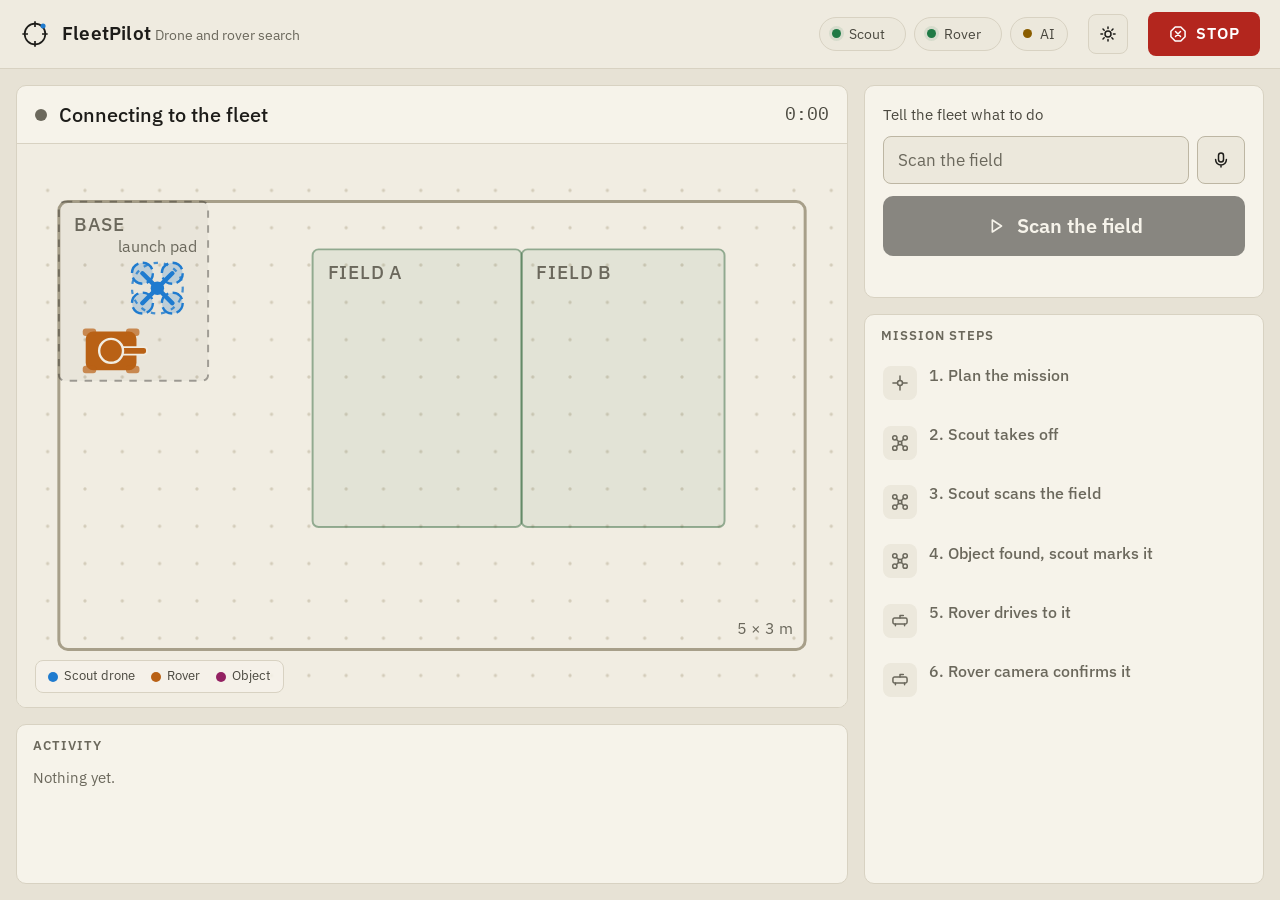
==== manager/static/mimic.html @ 9a25b09f "Demo mimic dashboard: scripted scan-the-field mission, no robot connection A self-contained page (ma" ====
<!doctype html>
<html lang="en" data-theme="dark">
<head>
  <meta charset="utf-8">
  <meta name="viewport" content="width=device-width, initial-scale=1">
  <meta name="color-scheme" content="dark light">
  <title>FleetPilot</title>
  <!--
    Demo mimic. No robots, no server: one button runs a scripted "scan the field" mission on the map while the team
    flies the scout and drives the rover by hand. Open the file directly, or /ui/mimic.html while the mothership runs.

    Operator keys (press ? on the page for this list):
      Space / ->  finish the current step now          M      manual pacing: robot steps wait for Space at the end
      P           pause / resume                        [ ]    slower / faster
      R           reset                                 ?      help
    URL options: ?pace=manual starts in manual pacing, ?speed=0.5 starts at half speed.
    Positions, labels and step times are in CFG below.
  -->
  <script>
    (function () {
      var t = null;
      try { t = localStorage.getItem("fp-theme"); } catch (e) {}
      if (t !== "light" && t !== "dark") t = window.matchMedia && matchMedia("(prefers-color-scheme: light)").matches ? "light" : "dark";
      document.documentElement.setAttribute("data-theme", t);
    })();
  </script>
  <style>
    @font-face { font-family: "Plex Sans"; font-weight: 400; font-display: swap; src: url("fonts/ibm-plex-sans-latin-400-normal.woff2") format("woff2"); }
    @font-face { font-family: "Plex Sans"; font-weight: 500; font-display: swap; src: url("fonts/ibm-plex-sans-latin-500-normal.woff2") format("woff2"); }
    @font-face { font-family: "Plex Sans"; font-weight: 600; font-display: swap; src: url("fonts/ibm-plex-sans-latin-600-normal.woff2") format("woff2"); }
    @font-face { font-family: "Plex Mono"; font-weight: 400; font-display: swap; src: url("fonts/ibm-plex-mono-latin-400-normal.woff2") format("woff2"); }

    :root {
      --sans: "Plex Sans", system-ui, -apple-system, "Segoe UI", Roboto, sans-serif;
      --mono: "Plex Mono", ui-monospace, "SF Mono", Menlo, Consolas, monospace;
      --r: 10px; --ease: cubic-bezier(.2, .7, .2, 1);
    }
    :root, :root[data-theme="dark"] {
      color-scheme: dark;
      --bg: #0f1214; --bar: #121618; --surface: #171b1e; --surface-2: #1d2226; --surface-3: #262c31;
      --line: #272d32; --line-strong: #39414a;
      --ink: #ece8df; --ink-2: #b6b2a8; --ink-3: #868a85;
      --primary: #ece8df; --primary-ink: #14181a;
      --map-bg: #15191b; --map-dot: #2b3237; --map-edge: #3b444c;
      --zone-field: rgba(110, 170, 120, .075); --zone-field-line: rgba(110, 170, 120, .45);
      --zone-base: rgba(236, 232, 223, .045); --zone-base-line: rgba(236, 232, 223, .32);
      --scout: #3194f2; --rover: #d06d15; --target: #bd3381;
      --good: #62c58a; --warn: #e6b13c; --crit: #f0695d;
      --good-bg: rgba(98, 197, 138, .12); --warn-bg: rgba(230, 177, 60, .12); --crit-bg: rgba(240, 105, 93, .12);
      --focus: #e6b13c; --shadow: 0 10px 30px rgba(0, 0, 0, .45);
    }
    :root[data-theme="light"] {
      color-scheme: light;
      --bg: #e7e2d5; --bar: #efebe0; --surface: #f6f3ea; --surface-2: #ece8dc; --surface-3: #e0dbcc;
      --line: #d8d2c2; --line-strong: #bdb6a3;
      --ink: #1d1c19; --ink-2: #4a483f; --ink-3: #6b685c;
      --primary: #1d1c19; --primary-ink: #f6f3ea;
      --map-bg: #f1ede2; --map-dot: #d3ccb9; --map-edge: #a79f89;
      --zone-field: rgba(70, 120, 80, .085); --zone-field-line: rgba(60, 110, 70, .5);
      --zone-base: rgba(29, 28, 25, .04); --zone-base-line: rgba(29, 28, 25, .38);
      --scout: #1f7bcf; --rover: #b96115; --target: #932162;
      --good: #1f7a45; --warn: #8a5d00; --crit: #b3261e;
      --good-bg: rgba(31, 122, 69, .1); --warn-bg: rgba(138, 93, 0, .1); --crit-bg: rgba(179, 38, 30, .09);
      --focus: #8a5d00; --shadow: 0 10px 28px rgba(60, 50, 20, .18);
    }
    @media (prefers-color-scheme: light) {
      :root:not([data-theme="dark"]) { color-scheme: light; }
    }

    * { box-sizing: border-box; }
    html, body { height: 100%; margin: 0; }
    body {
      background: var(--bg); color: var(--ink); font: 16px/1.45 var(--sans); display: flex; flex-direction: column;
      height: 100dvh; overflow: hidden; -webkit-font-smoothing: antialiased;
    }
    button, input { font: inherit; color: inherit; }
    [hidden] { display: none !important; }
    .ic { width: 20px; height: 20px; fill: none; stroke: currentColor; stroke-width: 1.8; stroke-linecap: round; stroke-linejoin: round; flex: none; }
    :focus-visible { outline: 2px solid var(--focus); outline-offset: 2px; }

    /* ---------------------------------------------------------------- top bar */
    .top { display: flex; align-items: center; gap: 20px; padding: 12px 20px; background: var(--bar); border-bottom: 1px solid var(--line); }
    .brand { display: flex; align-items: center; gap: 12px; }
    .brand b { font-size: 19px; font-weight: 600; letter-spacing: .01em; }
    .brand span { color: var(--ink-3); font-size: 14px; }
    .logo { width: 30px; height: 30px; fill: none; stroke: var(--ink); stroke-width: 1.8; }
    .logo .orbit { fill: var(--scout); stroke: none; }
    .lights { display: flex; gap: 8px; margin-left: auto; }
    .light { display: inline-flex; align-items: center; gap: 8px; padding: 6px 12px; border-radius: 999px; background: var(--surface-2);
      border: 1px solid var(--line); font-size: 14px; color: var(--ink-2); white-space: nowrap; }
    .light i { width: 9px; height: 9px; border-radius: 50%; background: var(--ink-3); }
    .light.wait i { background: var(--warn); animation: blink 1s infinite; }
    .light.on i { background: var(--good); box-shadow: 0 0 0 3px var(--good-bg); }
    .light b { font-weight: 500; color: var(--ink-3); font-variant-numeric: tabular-nums; }
    @keyframes blink { 50% { opacity: .3; } }
    .icon-btn { width: 40px; height: 40px; display: grid; place-items: center; border-radius: 8px; border: 1px solid var(--line);
      background: var(--surface-2); cursor: pointer; }
    .icon-btn:hover { background: var(--surface-3); }
    :root[data-theme="dark"] .ic-sun, :root[data-theme="light"] .ic-moon { display: none; }
    .stop { display: inline-flex; align-items: center; gap: 8px; height: 44px; padding: 0 20px; border-radius: 8px; border: 0;
      background: var(--crit); color: #fff; font-weight: 600; letter-spacing: .06em; cursor: pointer; }
    .stop:hover { filter: brightness(1.08); }

    /* ---------------------------------------------------------------- layout */
    main { flex: 1; min-height: 0; display: grid; grid-template-columns: minmax(0, 1fr) 400px; gap: 16px; padding: 16px; }
    .card { background: var(--surface); border: 1px solid var(--line); border-radius: var(--r); }
    .left { display: flex; flex-direction: column; gap: 16px; min-height: 0; }
    .right { display: flex; flex-direction: column; gap: 16px; min-height: 0; }

    /* ---------------------------------------------------------------- map */
    .map-card { flex: 1; min-height: 0; display: flex; flex-direction: column; overflow: hidden; position: relative; }
    .status { display: flex; align-items: center; gap: 12px; padding: 14px 18px; border-bottom: 1px solid var(--line); }
    .status .pulse { width: 12px; height: 12px; border-radius: 50%; background: var(--ink-3); flex: none; }
    .status.run .pulse { background: var(--good); animation: ring 1.6s infinite; }
    .status.done .pulse { background: var(--good); }
    .status.stopped .pulse { background: var(--crit); }
    @keyframes ring { 0% { box-shadow: 0 0 0 0 var(--good-bg); } 100% { box-shadow: 0 0 0 10px transparent; } }
    .status-text { font-size: 20px; font-weight: 500; flex: 1; min-width: 0; }
    .clock { font-family: var(--mono); font-size: 18px; color: var(--ink-2); font-variant-numeric: tabular-nums; }
    .map-wrap { flex: 1; min-height: 0; padding: 12px; background: var(--map-bg); }
    #map { width: 100%; height: 100%; display: block; }
    #map text { font-family: var(--sans); fill: var(--ink-2); }
    #map .zone-label { font-size: 13px; font-weight: 500; letter-spacing: .04em; text-transform: uppercase; fill: var(--ink-3); }
    #map .small { font-size: 11px; fill: var(--ink-3); }
    .rotor { transform-box: fill-box; transform-origin: center; }
    .flying .rotor { animation: spin .25s linear infinite; }
    @keyframes spin { to { transform: rotate(360deg); } }
    .obj-ring { transform-box: fill-box; transform-origin: center; animation: grow 1.6s var(--ease) infinite; }
    @keyframes grow { 0% { transform: scale(.6); opacity: .9; } 100% { transform: scale(1.9); opacity: 0; } }
    .legend { position: absolute; left: 18px; bottom: 14px; display: flex; gap: 16px; font-size: 13px; color: var(--ink-2);
      background: color-mix(in srgb, var(--surface) 85%, transparent); padding: 6px 12px; border-radius: 8px; border: 1px solid var(--line); }
    .legend span { display: inline-flex; align-items: center; gap: 6px; }
    .legend i { width: 10px; height: 10px; border-radius: 50%; }
    .pace { position: absolute; right: 18px; bottom: 14px; font: 12px var(--mono); color: var(--ink-3);
      background: var(--surface); padding: 4px 10px; border-radius: 6px; border: 1px solid var(--line); }
    .banner { position: absolute; left: 50%; top: 84px; transform: translateX(-50%); display: flex; align-items: center; gap: 10px;
      padding: 12px 20px; border-radius: 10px; background: var(--crit-bg); border: 1px solid var(--crit); color: var(--ink);
      font-weight: 500; box-shadow: var(--shadow); backdrop-filter: blur(6px); }
    .banner .ic { color: var(--crit); }

    /* ---------------------------------------------------------------- log */
    .log-card { height: 160px; display: flex; flex-direction: column; }
    .card h2 { margin: 0; font-size: 13px; font-weight: 600; letter-spacing: .08em; text-transform: uppercase; color: var(--ink-3); }
    .card-head { padding: 12px 16px 8px; }
    #log { list-style: none; margin: 0; padding: 0 16px 12px; overflow: auto; flex: 1; scrollbar-width: thin; }
    #log li { display: flex; gap: 12px; padding: 3px 0; font-size: 15px; animation: in .35s var(--ease); }
    #log time { font: 13px/1.7 var(--mono); color: var(--ink-3); flex: none; }
    #log .who { width: 8px; height: 8px; border-radius: 50%; margin-top: 8px; flex: none; background: var(--ink-3); }
    #log .who.scout { background: var(--scout); } #log .who.rover { background: var(--rover); } #log .who.vision { background: var(--target); }
    #log .who.ai { background: var(--ink); }
    #log .who.halt { background: var(--crit); }
    #log .empty { color: var(--ink-3); }
    @keyframes in { from { opacity: 0; transform: translateY(4px); } }

    /* ---------------------------------------------------------------- command */
    .cmd { padding: 18px; }
    .cmd label { display: block; font-size: 15px; color: var(--ink-2); margin-bottom: 10px; }
    .cmd-row { display: flex; gap: 8px; }
    .cmd input { flex: 1; min-width: 0; height: 48px; padding: 0 14px; border-radius: 8px; border: 1px solid var(--line-strong);
      background: var(--surface-2); font-size: 17px; }
    .cmd input::placeholder { color: var(--ink-3); }
    .mic { width: 48px; height: 48px; display: grid; place-items: center; border-radius: 8px; border: 1px solid var(--line-strong);
      background: var(--surface-2); cursor: pointer; }
    .mic.listening { background: var(--crit-bg); border-color: var(--crit); color: var(--crit); animation: blink 1s infinite; }
    .go { margin-top: 12px; width: 100%; height: 60px; border: 0; border-radius: 10px; background: var(--primary); color: var(--primary-ink);
      font-size: 20px; font-weight: 600; cursor: pointer; display: flex; align-items: center; justify-content: center; gap: 10px;
      transition: transform .15s var(--ease), filter .15s; }
    .go:hover { filter: brightness(1.06); } .go:active { transform: scale(.99); }
    .go:disabled { opacity: .5; cursor: default; }
    .go .ic { width: 22px; height: 22px; }
    .hint { margin-top: 10px; font-size: 13px; color: var(--ink-3); min-height: 1em; }
    .mission-line { padding: 14px 18px; display: flex; align-items: center; gap: 12px; }
    .mission-line .q { flex: 1; min-width: 0; font-size: 18px; font-weight: 500; overflow: hidden; text-overflow: ellipsis; white-space: nowrap; }
    .mission-line .k { font-size: 12px; letter-spacing: .08em; text-transform: uppercase; color: var(--ink-3); display: block; font-weight: 600; }
    .again { height: 40px; padding: 0 16px; border-radius: 8px; border: 1px solid var(--line-strong); background: var(--surface-2); cursor: pointer; font-weight: 500; }
    .again:hover { background: var(--surface-3); }

    /* ---------------------------------------------------------------- steps */
    .steps-card { flex: 1; min-height: 0; display: flex; flex-direction: column; }
    #steps { list-style: none; margin: 0; padding: 0 8px 8px; overflow: auto; flex: 1; scrollbar-width: thin; }
    .step { position: relative; display: grid; grid-template-columns: 34px 1fr 26px; align-items: center; gap: 12px; padding: 10px; border-radius: 8px;
      color: var(--ink-3); transition: background .3s, color .3s; overflow: hidden; }
    .step .who { width: 34px; height: 34px; border-radius: 8px; display: grid; place-items: center; background: var(--surface-2); }
    .step .who .ic { width: 20px; height: 20px; }
    .step .t { font-size: 16px; font-weight: 500; }
    .step .d { font-size: 13.5px; color: var(--ink-3); font-variant-numeric: tabular-nums; min-height: 1.2em; }
    .step .mark { width: 22px; height: 22px; display: grid; place-items: center; }
    .step .mark .ic { width: 20px; height: 20px; }
    .step.run { background: var(--surface-2); color: var(--ink); }
    .step.done { color: var(--ink-2); }
    .step.run .who.scout, .step.done .who.scout { color: var(--scout); }
    .step.run .who.rover, .step.done .who.rover { color: var(--rover); }
    .step.run .who.ai, .step.done .who.ai { color: var(--ink); }
    .step.done .mark { color: var(--good); }
    .spinner { width: 18px; height: 18px; border-radius: 50%; border: 2px solid var(--line-strong); border-top-color: var(--good); animation: spin .8s linear infinite; }
    .step .bar { position: absolute; left: 0; bottom: 0; height: 3px; background: var(--good); width: 0; transition: width .2s linear; }
    .summary { margin: 4px 8px 12px; padding: 12px 14px; border-radius: 8px; background: var(--good-bg); color: var(--ink); display: flex; gap: 10px; align-items: flex-start; font-size: 15px; }
    .summary .ic { color: var(--good); margin-top: 2px; }

    /* ---------------------------------------------------------------- finding */
    .finding { padding: 14px; display: flex; gap: 14px; align-items: center; animation: in .4s var(--ease); }
    .finding svg.thumb { width: 150px; height: 94px; border-radius: 8px; flex: none; background: #24211e; }
    .finding .name { font-size: 18px; font-weight: 600; }
    .finding .meta { font-size: 13.5px; color: var(--ink-2); font-variant-numeric: tabular-nums; }
    .chip { display: inline-flex; align-items: center; gap: 6px; margin-top: 8px; padding: 3px 10px; border-radius: 999px; font-size: 13px; font-weight: 500;
      background: var(--warn-bg); color: var(--ink); }
    .chip .ic { width: 16px; height: 16px; color: var(--warn); }
    .chip.ok { background: var(--good-bg); } .chip.ok .ic { color: var(--good); }

    /* ---------------------------------------------------------------- help */
    .help { position: fixed; inset: 0; display: grid; place-items: center; background: rgba(0, 0, 0, .45); z-index: 10; }
    .help > div { background: var(--surface); border: 1px solid var(--line-strong); border-radius: 12px; padding: 22px 26px; box-shadow: var(--shadow); max-width: 460px; }
    .help h3 { margin: 0 0 12px; font-size: 17px; }
    .help dl { display: grid; grid-template-columns: auto 1fr; gap: 8px 16px; margin: 0; font-size: 15px; }
    .help dt { font-family: var(--mono); color: var(--ink); }
    .help dd { margin: 0; color: var(--ink-2); }
    .help p { margin: 14px 0 0; font-size: 13px; color: var(--ink-3); }

    @media (max-width: 960px) {
      body { height: auto; overflow: auto; }
      main { grid-template-columns: 1fr; padding: 12px 16px; }
      .map-card { min-height: 360px; }
      .lights { display: none; }
      .top { padding: 10px 16px; }
      .brand span { display: none; }
    }
  </style>
</head>
<body>
  <svg width="0" height="0" style="position:absolute" aria-hidden="true" focusable="false">
    <defs>
      <symbol id="i-check" viewBox="0 0 24 24"><path d="M5 12.5l4.5 4.5L19 7.5"/></symbol>
      <symbol id="i-stop" viewBox="0 0 24 24"><path d="M8.6 3.5h6.8L20.5 8.6v6.8l-5.1 5.1H8.6l-5.1-5.1V8.6z"/><path d="M9 9l6 6M15 9l-6 6"/></symbol>
      <symbol id="i-sun" viewBox="0 0 24 24"><circle cx="12" cy="12" r="3.6"/><path d="M12 3.5v2M12 18.5v2M3.5 12h2M18.5 12h2M6 6l1.4 1.4M16.6 16.6L18 18M6 18l1.4-1.4M16.6 7.4L18 6"/></symbol>
      <symbol id="i-moon" viewBox="0 0 24 24"><path d="M19.5 14.6A7.6 7.6 0 0 1 9.4 4.5a7.6 7.6 0 1 0 10.1 10.1z"/></symbol>
      <symbol id="i-play" viewBox="0 0 24 24"><path d="M8 5.5l10 6.5-10 6.5z"/></symbol>
      <symbol id="i-mic" viewBox="0 0 24 24"><rect x="9" y="3.5" width="6" height="11" rx="3"/><path d="M5.5 11.5a6.5 6.5 0 0 0 13 0M12 18v2.5"/></symbol>
      <symbol id="i-eye" viewBox="0 0 24 24"><path d="M2.5 12S6 5.5 12 5.5 21.5 12 21.5 12 18 18.5 12 18.5 2.5 12 2.5 12z"/><circle cx="12" cy="12" r="3"/></symbol>
      <symbol id="i-alert" viewBox="0 0 24 24"><path d="M12 4.2l9 15.6H3z"/><path d="M12 10v4.2M12 17.2v.1"/></symbol>
      <symbol id="i-scout" viewBox="0 0 24 24"><circle cx="12" cy="12" r="2.2"/><circle cx="5.8" cy="5.8" r="2.6"/><circle cx="18.2" cy="5.8" r="2.6"/><circle cx="5.8" cy="18.2" r="2.6"/><circle cx="18.2" cy="18.2" r="2.6"/><path d="M7.6 7.6l2.9 2.9M16.4 7.6l-2.9 2.9M7.6 16.4l2.9-2.9M16.4 16.4l-2.9-2.9"/></symbol>
      <symbol id="i-rover" viewBox="0 0 24 24"><rect x="3.5" y="8.5" width="17" height="7" rx="2"/><path d="M12 8.5V5.5h4M6.5 15.5v2.2M17.5 15.5v2.2"/></symbol>
      <symbol id="i-hub" viewBox="0 0 24 24"><circle cx="12" cy="12" r="3"/><path d="M12 3.5v5.5M12 15v5.5M3.5 12H9M15 12h5.5"/></symbol>
    </defs>
  </svg>

  <header class="top">
    <div class="brand">
      <svg class="logo" viewBox="0 0 32 32" aria-hidden="true"><circle cx="16" cy="16" r="11"/><path d="M16 2.5v6M16 23.5v6M2.5 16h6M23.5 16h6"/><circle cx="24.6" cy="7.4" r="2.7" class="orbit"/></svg>
      <div><b>FleetPilot</b> <span>Drone and rover search</span></div>
    </div>
    <div class="lights" aria-label="Robot connections">
      <span class="light" id="l-scout"><i></i>Scout <b id="b-scout"></b></span>
      <span class="light" id="l-rover"><i></i>Rover <b id="b-rover"></b></span>
      <span class="light" id="l-ai"><i></i>AI</span>
    </div>
    <button id="theme" class="icon-btn" type="button" aria-label="Switch light or dark theme" title="Light / dark">
      <svg class="ic ic-moon"><use href="#i-moon"/></svg><svg class="ic ic-sun"><use href="#i-sun"/></svg>
    </button>
    <button id="stop" class="stop" type="button" title="Emergency stop"><svg class="ic"><use href="#i-stop"/></svg>STOP</button>
  </header>

  <main>
    <div class="left">
      <section class="card map-card">
        <div class="status" id="status-bar" aria-live="polite">
          <span class="pulse"></span><span class="status-text" id="status">Connecting to the fleet</span><span class="clock" id="clock">0:00</span>
        </div>
        <div class="map-wrap"><svg id="map" role="img" aria-label="Map of the field with the scout and the rover"></svg></div>
        <div class="legend"><span><i style="background:var(--scout)"></i>Scout drone</span><span><i style="background:var(--rover)"></i>Rover</span><span><i style="background:var(--target)"></i>Object</span></div>
        <div class="pace" id="pace" hidden></div>
        <div class="banner" id="banner" hidden><svg class="ic"><use href="#i-alert"/></svg>Emergency stop. The rover halted and the scout landed.</div>
      </section>
      <section class="card log-card">
        <div class="card-head"><h2>Activity</h2></div>
        <ul id="log"><li class="empty">Nothing yet.</li></ul>
      </section>
    </div>

    <div class="right">
      <section class="card cmd" id="cmd-card">
        <form id="cmd-form" autocomplete="off">
          <label for="cmd">Tell the fleet what to do</label>
          <div class="cmd-row">
            <input id="cmd" placeholder="Scan the field">
            <button class="mic" id="mic" type="button" title="Speak the mission" aria-label="Speak the mission" hidden><svg class="ic"><use href="#i-mic"/></svg></button>
          </div>
          <button class="go" id="go" type="submit" disabled><svg class="ic"><use href="#i-play"/></svg>Scan the field</button>
          <div class="hint" id="hint"></div>
        </form>
      </section>
      <section class="card mission-line" id="mission-card" hidden>
        <div style="flex:1;min-width:0"><span class="k">Mission</span><div class="q" id="mission-text"></div></div>
        <button class="again" id="again" type="button" hidden>New mission</button>
      </section>
      <section class="card finding" id="finding" hidden>
        <svg class="thumb" id="thumb" viewBox="0 0 160 100" aria-hidden="true"></svg>
        <div>
          <div class="name" id="f-name"></div>
          <div class="meta" id="f-meta"></div>
          <div class="chip" id="f-chip"><svg class="ic"><use href="#i-eye"/></svg><span>Seen by the scout</span></div>
        </div>
      </section>
      <section class="card steps-card">
        <div class="card-head"><h2>Mission steps</h2></div>
        <ol id="steps"></ol>
        <div class="summary" id="summary" hidden><svg class="ic"><use href="#i-check"/></svg><span id="summary-text"></span></div>
      </section>
    </div>
  </main>

  <div class="help" id="help" hidden>
    <div role="dialog" aria-label="Operator keys">
      <h3>Operator keys</h3>
      <dl>
        <dt>Space / →</dt><dd>Finish the current step now</dd>
        <dt>M</dt><dd>Manual pacing: robot steps wait for Space</dd>
        <dt>P</dt><dd>Pause / resume</dd>
        <dt>[ &nbsp; ]</dt><dd>Slower / faster</dd>
        <dt>R</dt><dd>Reset</dd>
        <dt>?</dt><dd>Show / hide this</dd>
      </dl>
      <p>Nothing here talks to the robots. Fly the scout and drive the rover by hand; press Space when the real robot finishes what the screen says.</p>
    </div>
  </div>

<script>
(function () {
  "use strict";

  /* ------------------------------------------------------------ settings: edit these to match the floor */
  var CFG = {
    view: { x0: -2.7, y0: -1.7, x1: 2.7, y1: 1.7 },              // what the map shows (metres, Lighthouse frame)
    field: { x0: -2.5, y0: -1.5, x1: 2.5, y1: 1.5 },             // the net
    zones: [
      { name: "Base", rect: [-2.5, 0.3, -1.5, 1.5], kind: "base" },
      { name: "Field A", rect: [-0.8, -0.68, 0.6, 1.18], kind: "field" },
      { name: "Field B", rect: [0.6, -0.68, 1.96, 1.18], kind: "field" }
    ],
    scan: { x0: -0.8, y0: -0.68, x1: 1.96, y1: 1.18, lanes: 4 },  // the area the scout sweeps
    pad: { x: -1.84, y: 0.92 },                                  // scout launch pad
    rover: { x: -2.15, y: 0.5, yaw: 0 },                         // rover start, yaw in degrees (0 = facing +x)
    object: { x: -0.2, y: 0.0, name: "Crashed drone", match: 92 },
    altitude: 1.0, markAltitude: 0.6, standoff: 0.5, detectRadius: 0.3,
    seconds: { plan: 3, takeoff: 3, scan: 12, mark: 3, drive: 9, confirm: 6 },
    battery: { scout: 94, rover: 81 }
  };

  /* ------------------------------------------------------------ small helpers */
  var $ = function (id) { return document.getElementById(id); };
  var SVGNS = "http://www.w3.org/2000/svg";
  function sv(tag, attrs, parent) {
    var el = document.createElementNS(SVGNS, tag);
    for (var k in attrs) el.setAttribute(k, attrs[k]);
    if (parent) parent.appendChild(el);
    return el;
  }
  var V = CFG.view, K = 100;                                     // 1 m = 100 map units
  function X(x) { return (x - V.x0) * K; }
  function Y(y) { return (V.y1 - y) * K; }
  function ease(p) { return p < .5 ? 2 * p * p : 1 - Math.pow(-2 * p + 2, 2) / 2; }
  function lerp(a, b, t) { return a + (b - a) * t; }
  function dist(a, b) { return Math.hypot(a.x - b.x, a.y - b.y); }
  function fmtTime(s) { s = Math.floor(s); return Math.floor(s / 60) + ":" + String(s % 60).padStart(2, "0"); }

  // Polylines with cumulative length, so a step can say "be d metres along this path".
  function path(pts) {
    var cum = [0];
    for (var i = 1; i < pts.length; i++) cum.push(cum[i - 1] + dist(pts[i - 1], pts[i]));
    return { pts: pts, cum: cum, len: cum[cum.length - 1] };
  }
  function along(P, d) {
    d = Math.max(0, Math.min(P.len, d));
    for (var i = 1; i < P.pts.length; i++) {
      if (P.cum[i] >= d) {
        var a = P.pts[i - 1], b = P.pts[i], seg = P.cum[i] - P.cum[i - 1], t = seg ? (d - P.cum[i - 1]) / seg : 0;
        return { x: lerp(a.x, b.x, t), y: lerp(a.y, b.y, t), yaw: Math.atan2(b.y - a.y, b.x - a.x) * 180 / Math.PI };
      }
    }
    var n = P.pts.length;
    return { x: P.pts[n - 1].x, y: P.pts[n - 1].y, yaw: n > 1 ? Math.atan2(P.pts[n - 1].y - P.pts[n - 2].y, P.pts[n - 1].x - P.pts[n - 2].x) * 180 / Math.PI : 0 };
  }
  function slice(P, d0, d1) {
    if (d1 <= d0) return [];
    var out = [along(P, d0)];
    for (var i = 1; i < P.pts.length; i++) if (P.cum[i] > d0 && P.cum[i] < d1) out.push(P.pts[i]);
    out.push(along(P, d1));
    return out;
  }
  function ptsAttr(pts) { return pts.map(function (p) { return X(p.x).toFixed(1) + "," + Y(p.y).toFixed(1); }).join(" "); }

  /* ------------------------------------------------------------ the routes */
  var SC = CFG.scan, lanePts = [], laneGap = (SC.y1 - SC.y0) / SC.lanes, inset = Math.min(0.2, (SC.x1 - SC.x0) / 4);
  for (var l = 0; l < SC.lanes; l++) {
    var ly = SC.y1 - laneGap * (l + .5), xa = SC.x0 + inset, xb = SC.x1 - inset;
    if (l % 2) { var tmp = xa; xa = xb; xb = tmp; }
    lanePts.push({ x: xa, y: ly }, { x: xb, y: ly });
  }
  var SCAN = path([{ x: CFG.pad.x, y: CFG.pad.y }].concat(lanePts));
  var TRANSIT = SCAN.cum[1];                                    // pad -> first lane: flying there, not scanning yet
  var DETECT = SCAN.len;                                        // how far along the scan the camera sees the object
  for (var d = TRANSIT; d <= SCAN.len; d += 0.01) {
    if (dist(along(SCAN, d), CFG.object) < CFG.detectRadius) { DETECT = d; break; }
  }
  var OBJ = CFG.object;
  var ROVER_PATH = (function () {                                // a gentle curve from the rover's start, stopping short
    var s = CFG.rover, yaw = s.yaw * Math.PI / 180, total = dist(s, OBJ), reach = Math.max(0, total - CFG.standoff);
    var c = { x: s.x + Math.cos(yaw) * total * .45, y: s.y + Math.sin(yaw) * total * .45 }, pts = [];
    for (var i = 0; i <= 40; i++) {
      var t = i / 40, u = 1 - t;
      pts.push({ x: u * u * s.x + 2 * u * t * c.x + t * t * OBJ.x, y: u * u * s.y + 2 * u * t * c.y + t * t * OBJ.y });
    }
    var full = path(pts);
    return path(slice(full, 0, Math.max(0.01, full.len - CFG.standoff)));
  })();

  /* ------------------------------------------------------------ state */
  var S, D, R;
  function fresh() {
    S = { phase: "boot", i: -1, t: 0, clock: 0, paused: false, flags: {}, text: "", scanD: 0,
          manual: S ? S.manual : /pace=manual/.test(location.search),
          speed: S ? S.speed : (parseFloat((location.search.match(/speed=([\d.]+)/) || [])[1]) || 1),
          bat: { scout: CFG.battery.scout, rover: CFG.battery.rover } };
    D = { x: CFG.pad.x, y: CFG.pad.y, z: 0 };
    R = { x: CFG.rover.x, y: CFG.rover.y, yaw: CFG.rover.yaw };
  }
  fresh();

  /* ------------------------------------------------------------ the mission script */
  var ICON = { ai: "i-hub", scout: "i-scout", rover: "i-rover" };
  var STEPS = [
    { robot: "ai", title: "Plan the mission", secs: "plan",
      start: function () { log("ai", "Mission received: “" + S.text + "”"); },
      update: function (p) {
        if (p > .45 && !S.flags.planned) {
          S.flags.planned = true; el.plan.style.opacity = .55;
          log("ai", "Plan: the scout sweeps fields A and B in " + SC.lanes + " lanes, the rover waits at base");
        }
      },
      detail: function (p) { return p < .45 ? "Reading the map of the field" : "Scout searches, rover checks"; },
      status: "Planning the mission" },

    { robot: "scout", title: "Scout takes off", secs: "takeoff", hold: true,
      start: function () { log("scout", "Taking off from the launch pad"); },
      update: function (p) { D.z = ease(p) * CFG.altitude; },
      done: function () { D.z = CFG.altitude; log("scout", "Airborne, holding " + CFG.altitude.toFixed(1) + " m"); },
      detail: function () { return "Altitude " + D.z.toFixed(2) + " m"; },
      status: "Scout is taking off" },

    { robot: "scout", title: "Scout scans the field", secs: "scan", hold: true,
      start: function () { log("scout", "Flying the search pattern, camera looking down"); },
      update: function (p) {
        S.scanD = DETECT * p;
        var q = along(SCAN, S.scanD); D.x = q.x; D.y = q.y;
        var lane = laneAt(S.scanD);
        if (lane > (S.flags.lane || 0)) { S.flags.lane = lane; log("scout", "Lane " + lane + " of " + SC.lanes); }
      },
      detail: function () { return "Covered " + coverage() + "% of the field"; },
      status: function () { return "Scout is scanning the field · " + coverage() + "%"; } },

    { robot: "scout", title: "Object found, scout marks it", secs: "mark",
      start: function () {
        S.flags.from = { x: D.x, y: D.y };
        showFinding();
        log("vision", "Spotted: " + OBJ.name.toLowerCase() + " (" + OBJ.match + "% match)");
        log("scout", "Stopping the search and hovering over it");
      },
      update: function (p) {
        var e = ease(p);
        D.x = lerp(S.flags.from.x, OBJ.x, e); D.y = lerp(S.flags.from.y, OBJ.y, e);
        D.z = lerp(CFG.altitude, CFG.markAltitude, e);
      },
      detail: function () { return OBJ.name + " at x " + OBJ.x.toFixed(2) + ", y " + OBJ.y.toFixed(2); },
      status: function () { return "Found: " + OBJ.name.toLowerCase(); } },

    { robot: "rover", title: "Rover drives to it", secs: "drive", hold: true,
      start: function () {
        el.route.style.opacity = 1;
        log("ai", "Sending the rover, it stops " + CFG.standoff.toFixed(1) + " m short so the camera can see");
      },
      update: function (p) { var q = along(ROVER_PATH, ROVER_PATH.len * ease(p)); R.x = q.x; R.y = q.y; R.yaw = q.yaw; },
      done: function () { log("rover", "Arrived next to the object"); },
      detail: function () { return toGo().toFixed(1) + " m to go"; },
      status: function () { return "Rover is driving to the object · " + toGo().toFixed(1) + " m"; } },

    { robot: "rover", title: "Rover camera confirms it", secs: "confirm", hold: true,
      start: function () {
        S.flags.from = { x: D.x, y: D.y, z: D.z };
        log("rover", "Looking at the object with the camera");
        log("scout", "Out of the rover's way, flying back to the pad");
      },
      update: function (p) {
        var f = Math.min(1, p / .7), e = ease(f);                // fly home, then land
        D.x = lerp(S.flags.from.x, CFG.pad.x, e); D.y = lerp(S.flags.from.y, CFG.pad.y, e);
        D.z = p < .7 ? lerp(S.flags.from.z, CFG.altitude * .6, e) : CFG.altitude * .6 * (1 - ease((p - .7) / .3));
        if (p > .45 && !S.flags.confirmed) { S.flags.confirmed = true; confirmFinding(); log("vision", "Confirmed by the rover camera: " + OBJ.name.toLowerCase()); }
      },
      done: function () { D.z = 0; log("scout", "Landed on the pad"); },
      detail: function () { return S.flags.confirmed ? "Confirmed, scout landing" : "Checking the camera image"; },
      status: "Rover is checking the object" }
  ];
  function laneAt(d) {                                          // segment 1 = pad to first lane, then lane 1, turn, lane 2, turn, ...
    for (var i = 1; i < SCAN.pts.length; i++) if (d < SCAN.cum[i]) return i % 2 ? 0 : i / 2;
    return SC.lanes;
  }
  function coverage() { return Math.round(Math.max(0, S.scanD - TRANSIT) / (SCAN.len - TRANSIT) * 100); }
  function toGo() { return Math.max(0, dist(R, OBJ) - CFG.standoff); }

  /* ------------------------------------------------------------ map */
  var el = {};
  function buildMap() {
    var m = $("map");
    m.setAttribute("viewBox", "0 0 " + (V.x1 - V.x0) * K + " " + (V.y1 - V.y0) * K);
    var defs = sv("defs", {}, m);
    var pat = sv("pattern", { id: "dots", width: 25, height: 25, patternUnits: "userSpaceOnUse" }, defs);
    sv("circle", { cx: 12.5, cy: 12.5, r: 1.1, fill: "var(--map-dot)" }, pat);
    sv("rect", { x: 0, y: 0, width: "100%", height: "100%", fill: "url(#dots)" }, m);

    var F = CFG.field;
    sv("rect", { x: X(F.x0), y: Y(F.y1), width: (F.x1 - F.x0) * K, height: (F.y1 - F.y0) * K, rx: 6,
                 fill: "none", stroke: "var(--map-edge)", "stroke-width": 2 }, m);
    var ft = sv("text", { x: X(F.x1) - 8, y: Y(F.y0) - 10, "text-anchor": "end", class: "small" }, m);
    ft.textContent = (F.x1 - F.x0) + " × " + (F.y1 - F.y0) + " m";

    CFG.zones.forEach(function (z) {
      var r = z.rect, base = z.kind === "base";
      sv("rect", { x: X(r[0]), y: Y(r[3]), width: (r[2] - r[0]) * K, height: (r[3] - r[1]) * K, rx: 4,
                   fill: base ? "var(--zone-base)" : "var(--zone-field)", stroke: base ? "var(--zone-base-line)" : "var(--zone-field-line)",
                   "stroke-dasharray": base ? "5 5" : "none", "stroke-width": 1.3 }, m);
      var t = sv("text", { x: X(r[0]) + 10, y: Y(r[3]) + 20, class: "zone-label" }, m);
      t.textContent = z.name;
    });

    el.plan = sv("polyline", { points: ptsAttr(SCAN.pts), fill: "none", stroke: "var(--scout)", "stroke-width": 1.5,
                               "stroke-dasharray": "4 6", style: "opacity:0;transition:opacity .8s" }, m);
    el.swath = sv("polyline", { points: "", fill: "none", stroke: "var(--scout)", "stroke-width": laneGap * K, "stroke-linecap": "square",
                                "stroke-linejoin": "miter", opacity: .14 }, m);
    el.route = sv("polyline", { points: ptsAttr(ROVER_PATH.pts), fill: "none", stroke: "var(--rover)", "stroke-width": 2,
                                "stroke-dasharray": "6 6", style: "opacity:0;transition:opacity .6s" }, m);

    var pad = sv("g", { transform: "translate(" + X(CFG.pad.x) + "," + Y(CFG.pad.y) + ")" }, m);
    sv("circle", { r: 17, fill: "none", stroke: "var(--scout)", "stroke-width": 1.5, "stroke-dasharray": "3 4", opacity: .8 }, pad);
    var pt = sv("text", { y: -24, "text-anchor": "middle", class: "small" }, pad); pt.textContent = "launch pad";

    el.obj = sv("g", { transform: "translate(" + X(OBJ.x) + "," + Y(OBJ.y) + ")", style: "opacity:0;transition:opacity .4s" }, m);
    sv("circle", { r: 16, fill: "none", stroke: "var(--target)", "stroke-width": 2, class: "obj-ring" }, el.obj);
    sv("rect", { x: -7, y: -7, width: 14, height: 14, transform: "rotate(45)", fill: "var(--target)" }, el.obj);
    el.objLabel = sv("text", { y: 36, "text-anchor": "middle", style: "font-size:13px;font-weight:600;fill:var(--ink)" }, el.obj);
    el.objLabel.textContent = OBJ.name;

    el.rover = sv("g", {}, m);
    var rb = sv("g", { class: "rover-body" }, el.rover);
    sv("rect", { x: -17, y: -13, width: 34, height: 26, rx: 5, fill: "var(--rover)" }, rb);
    sv("rect", { x: -19, y: -15, width: 9, height: 5, rx: 2, fill: "var(--rover)", opacity: .7 }, rb);
    sv("rect", { x: -19, y: 10, width: 9, height: 5, rx: 2, fill: "var(--rover)", opacity: .7 }, rb);
    sv("rect", { x: 10, y: -15, width: 9, height: 5, rx: 2, fill: "var(--rover)", opacity: .7 }, rb);
    sv("rect", { x: 10, y: 10, width: 9, height: 5, rx: 2, fill: "var(--rover)", opacity: .7 }, rb);
    sv("rect", { x: 2, y: -2.5, width: 22, height: 5, rx: 2, fill: "var(--rover)", stroke: "var(--map-bg)", "stroke-width": 1.2 }, rb);
    sv("circle", { r: 8, fill: "var(--rover)", stroke: "var(--map-bg)", "stroke-width": 1.6 }, rb);

    el.shadow = sv("ellipse", { rx: 14, ry: 14, fill: "var(--ink)", opacity: .12 }, m);
    el.drone = sv("g", {}, m);
    el.droneBody = sv("g", {}, el.drone);
    sv("path", { d: "M-10 -10 L10 10 M10 -10 L-10 10", stroke: "var(--scout)", "stroke-width": 3, "stroke-linecap": "round" }, el.droneBody);
    [[-10, -10], [10, -10], [-10, 10], [10, 10]].forEach(function (c) {
      sv("circle", { cx: c[0], cy: c[1], r: 7, fill: "color-mix(in srgb, var(--scout) 22%, transparent)", stroke: "var(--scout)",
                     "stroke-width": 1.6, "stroke-dasharray": "8 3", class: "rotor" }, el.droneBody);
    });
    sv("circle", { r: 4.5, fill: "var(--scout)" }, el.droneBody);
  }

  function drawThumb(confirmed) {
    var t = $("thumb"); t.textContent = "";
    sv("rect", { width: 160, height: 100, fill: "#2a2622" }, t);
    for (var i = 0; i < 6; i++) sv("path", { d: "M0 " + (12 + i * 17) + "h160", stroke: "#33302b", "stroke-width": 1 }, t);
    var g = sv("g", { transform: confirmed ? "translate(82 58) scale(1.45) rotate(-14)" : "translate(78 52) rotate(18)" }, t);
    sv("path", { d: "M-14 -14 L14 14 M14 -14 L-14 14", stroke: "#4a4f55", "stroke-width": 3.5, "stroke-linecap": "round" }, g);
    [[-14, -14], [14, -14], [-14, 14]].forEach(function (c) { sv("circle", { cx: c[0], cy: c[1], r: 8, fill: "none", stroke: "#6b7178", "stroke-width": 2 }, g); });
    sv("circle", { cx: 22, cy: 20, r: 8, fill: "none", stroke: "#6b7178", "stroke-width": 2, "stroke-dasharray": "10 6" }, g);
    sv("rect", { x: -7, y: -5, width: 14, height: 10, rx: 2, fill: "#c0392b" }, g);
    var bx = confirmed ? { x: 34, y: 14, w: 100, h: 82 } : { x: 46, y: 22, w: 66, h: 60 };
    var col = confirmed ? "#62c58a" : "#e6b13c";
    sv("rect", { x: bx.x, y: bx.y, width: bx.w, height: bx.h, fill: "none", stroke: col, "stroke-width": 1.8, "stroke-dasharray": confirmed ? "none" : "5 3" }, t);
    sv("rect", { x: bx.x, y: bx.y - 12, width: 74, height: 12, fill: col }, t);
    var lt = sv("text", { x: bx.x + 4, y: bx.y - 3, style: "font:600 8.5px var(--mono);fill:#14181a" }, t);
    lt.textContent = "drone " + (confirmed ? "0.97" : (OBJ.match / 100).toFixed(2));
    var cam = sv("text", { x: 6, y: 96, style: "font:500 8px var(--mono);fill:#d8d2c2;opacity:.75" }, t);
    cam.textContent = confirmed ? "ROVER CAM" : "SCOUT CAM ↓";
    sv("circle", { cx: 150, cy: 9, r: 3, fill: "#f0695d" }, t);
  }
  function showFinding() {
    el.obj.style.opacity = 1;
    drawThumb(false);
    $("f-name").textContent = OBJ.name;
    $("f-meta").textContent = OBJ.match + "% match · x " + OBJ.x.toFixed(2) + " m, y " + OBJ.y.toFixed(2) + " m";
    $("f-chip").className = "chip"; $("f-chip").querySelector("span").textContent = "Seen by the scout";
    $("finding").hidden = false;
  }
  function confirmFinding() {
    drawThumb(true);
    $("f-chip").className = "chip ok"; $("f-chip").querySelector("span").textContent = "Confirmed by rover camera";
    $("f-chip").querySelector("use").setAttribute("href", "#i-check");
  }

  /* ------------------------------------------------------------ steps list + log */
  function buildSteps() {
    var ol = $("steps"); ol.textContent = "";
    STEPS.forEach(function (st, i) {
      var li = document.createElement("li");
      li.className = "step";
      li.innerHTML = '<span class="who ' + st.robot + '"><svg class="ic"><use href="#' + ICON[st.robot] + '"/></svg></span>' +
        '<div><div class="t"></div><div class="d"></div></div><span class="mark"></span><span class="bar"></span>';
      li.querySelector(".t").textContent = (i + 1) + ". " + st.title;
      ol.appendChild(li);
      st.li = li;
    });
  }
  function setMark(li, kind) {
    var m = li.querySelector(".mark");
    if (m.dataset.k === kind) return;
    m.dataset.k = kind;
    m.innerHTML = kind === "run" ? '<span class="spinner"></span>' : kind === "done" ? '<svg class="ic"><use href="#i-check"/></svg>' : "";
  }
  function log(who, text) {
    var ul = $("log"), e = ul.querySelector(".empty");
    if (e) e.remove();
    var li = document.createElement("li");
    li.innerHTML = '<time></time><span class="who ' + who + '"></span><span class="m"></span>';
    li.querySelector("time").textContent = fmtTime(S.clock);
    li.querySelector(".m").textContent = text;
    ul.appendChild(li);
    while (ul.children.length > 60) ul.removeChild(ul.firstChild);
    ul.scrollTop = ul.scrollHeight;
  }

  /* ------------------------------------------------------------ timeline */
  function dur(st) { return CFG.seconds[st.secs]; }
  function startMission(text) {
    if (S.phase !== "ready") return;
    S.text = (text || "").trim() || "Scan the field";
    S.phase = "run";
    $("cmd-card").hidden = true;
    $("mission-card").hidden = false;
    $("mission-text").textContent = S.text;
    beginStep(0);
  }
  function beginStep(i) {
    S.i = i; S.t = 0;
    STEPS[i].start && STEPS[i].start();
  }
  function finishStep() {
    var st = STEPS[S.i];
    st.update && st.update(1);
    st.done && st.done();
    if (S.i + 1 < STEPS.length) beginStep(S.i + 1);
    else complete();
  }
  function complete() {
    S.phase = "done";
    log("ai", "Mission complete");
    $("summary-text").textContent = "Done in " + fmtTime(S.clock) + ". Scanned " + coverage() + "% of the field, found 1 object, confirmed it with the rover camera.";
    $("summary").hidden = false;
    $("again").hidden = false;
  }
  function emergencyStop() {
    if (S.phase !== "run" && S.phase !== "done") return;
    S.phase = "stopped";
    S.flags.landFrom = D.z;
    S.flags.landT = 0;
    $("banner").hidden = false;
    $("again").hidden = false;
    log("halt", "Emergency stop: rover halted, scout landing");
  }
  function reset() {
    fresh(); S.phase = "ready";
    $("log").innerHTML = '<li class="empty">Nothing yet.</li>';
    ["finding", "summary", "banner", "mission-card", "again"].forEach(function (id) { $(id).hidden = true; });
    $("cmd-card").hidden = false; $("cmd").value = ""; $("hint").textContent = "";
    $("f-chip").querySelector("use").setAttribute("href", "#i-eye");
    el.plan.style.opacity = 0; el.route.style.opacity = 0; el.obj.style.opacity = 0;
    STEPS.forEach(function (st) { st.li.className = "step"; setMark(st.li, ""); st.li.querySelector(".d").textContent = ""; st.li.querySelector(".bar").style.width = "0"; });
    $("go").disabled = false;
  }

  var last = performance.now();
  function frame(now) {
    var dt = Math.min(.1, (now - last) / 1000); last = now;
    if (S.phase === "run" && !S.paused) {
      S.clock += dt;
      var st = STEPS[S.i], d0 = dur(st);
      S.t = Math.min(S.t + dt * S.speed, d0);
      st.update && st.update(S.t / d0);
      if (S.t >= d0 && !(S.manual && st.hold)) finishStep();
      if (D.z > .05) S.bat.scout = Math.max(5, S.bat.scout - dt * .12);
      if (S.i === 4) S.bat.rover = Math.max(5, S.bat.rover - dt * .05);
    }
    if (S.phase === "stopped" && S.flags.landT < 1) {
      S.flags.landT = Math.min(1, S.flags.landT + dt);
      D.z = S.flags.landFrom * (1 - ease(S.flags.landT));
    }
    render();
    requestAnimationFrame(frame);
  }

  function render() {
    el.drone.setAttribute("transform", "translate(" + X(D.x).toFixed(1) + "," + Y(D.y).toFixed(1) + ")");
    el.droneBody.setAttribute("transform", "scale(" + (1 + D.z * .35).toFixed(3) + ")");
    el.drone.classList.toggle("flying", D.z > .02);
    el.shadow.setAttribute("cx", X(D.x).toFixed(1)); el.shadow.setAttribute("cy", (Y(D.y) + D.z * 14).toFixed(1));
    el.shadow.setAttribute("rx", (14 + D.z * 6).toFixed(1)); el.shadow.setAttribute("ry", (10 + D.z * 3).toFixed(1));
    el.shadow.setAttribute("opacity", (D.z > .02 ? .16 - D.z * .06 : 0).toFixed(3));
    el.rover.setAttribute("transform", "translate(" + X(R.x).toFixed(1) + "," + Y(R.y).toFixed(1) + ") rotate(" + (-R.yaw).toFixed(1) + ")");
    el.swath.setAttribute("points", ptsAttr(slice(SCAN, TRANSIT, Math.max(TRANSIT, S.scanD))));

    var bar = $("status-bar"), text;
    if (S.phase === "boot") text = "Connecting to the fleet";
    else if (S.phase === "ready") text = "Ready. Tell the fleet what to do.";
    else if (S.phase === "done") text = "Mission complete";
    else if (S.phase === "stopped") text = "Stopped. All robots are holding.";
    else { var s = STEPS[S.i].status; text = typeof s === "function" ? s() : s; }
    if (S.paused && S.phase === "run") text += " (paused)";
    if ($("status").textContent !== text) $("status").textContent = text;
    bar.className = "status " + ({ run: "run", done: "done", stopped: "stopped" }[S.phase] || "");
    $("clock").textContent = fmtTime(S.clock);

    STEPS.forEach(function (st, i) {
      var state = S.phase === "boot" || S.phase === "ready" || i > S.i ? "" : i < S.i || S.phase === "done" ? "done" : S.phase === "stopped" ? "" : "run";
      var cls = "step" + (state ? " " + state : "");
      if (st.li.className !== cls) st.li.className = cls;
      setMark(st.li, state);
      var d = st.li.querySelector(".d"), txt = state === "run" ? st.detail(S.t / dur(st)) : state === "done" && st.secs === "scan" ? "Covered " + coverage() + "%, found it" : "";
      if (state === "done" && !txt) txt = "Done";
      if (d.textContent !== txt) d.textContent = txt;
      st.li.querySelector(".bar").style.width = state === "run" ? (S.t / dur(st) * 100).toFixed(1) + "%" : "0";
    });

    if (S.phase !== "boot") {
      $("b-scout").textContent = Math.round(S.bat.scout) + "%";
      $("b-rover").textContent = Math.round(S.bat.rover) + "%";
    }
    var pace = $("pace"), bits = [];
    if (S.manual) bits.push("manual");
    if (S.speed !== 1) bits.push(S.speed + "×");
    if (S.paused) bits.push("paused");
    pace.hidden = !bits.length;
    pace.textContent = bits.join(" · ");
  }

  /* ------------------------------------------------------------ boot: pretend to connect */
  function boot() {
    ["l-scout", "l-rover", "l-ai"].forEach(function (id, i) {
      $(id).className = "light wait";
      setTimeout(function () { $(id).className = "light on"; }, 600 + i * 450);
    });
    setTimeout(function () {
      S.phase = "ready";
      $("go").disabled = false;
    }, 600 + 3 * 450);
  }

  /* ------------------------------------------------------------ input */
  $("cmd-form").addEventListener("submit", function (e) { e.preventDefault(); startMission($("cmd").value); });
  $("again").addEventListener("click", reset);
  $("stop").addEventListener("click", emergencyStop);
  $("theme").addEventListener("click", function () {
    var t = document.documentElement.getAttribute("data-theme") === "dark" ? "light" : "dark";
    document.documentElement.setAttribute("data-theme", t);
    try { localStorage.setItem("fp-theme", t); } catch (e) {}
  });

  var SR = window.SpeechRecognition || window.webkitSpeechRecognition;
  if (SR) {
    var mic = $("mic"), rec = null;
    mic.hidden = false;
    mic.addEventListener("click", function () {
      if (rec) { rec.stop(); return; }
      try { rec = new SR(); } catch (e) { $("hint").textContent = "Voice is not available here. Type it instead."; return; }
      rec.lang = "en-US"; rec.interimResults = true;
      mic.classList.add("listening"); $("hint").textContent = "Listening…";
      rec.onresult = function (e) {
        var r = e.results[e.results.length - 1];
        $("cmd").value = r[0].transcript;
        if (r.isFinal) { $("hint").textContent = ""; startMission(r[0].transcript); }
      };
      rec.onerror = function () { $("hint").textContent = "Didn't catch that. Type it or press the button."; };
      rec.onend = function () { mic.classList.remove("listening"); rec = null; if ($("hint").textContent === "Listening…") $("hint").textContent = ""; };
      rec.start();
    });
  }

  var SPEEDS = [0.5, 0.75, 1, 1.5, 2];
  document.addEventListener("keydown", function (e) {
    if (e.target.tagName === "INPUT" || e.ctrlKey || e.metaKey || e.altKey) return;
    var k = e.key;
    if (k === "?" || k === "h" || k === "H") { $("help").hidden = !$("help").hidden; return; }
    if (k === "Escape") { $("help").hidden = true; return; }
    if (k === " " || k === "ArrowRight") {
      e.preventDefault();
      if (S.phase === "ready") startMission($("cmd").value);
      else if (S.phase === "run") finishStep();
    } else if (k === "p" || k === "P") S.paused = !S.paused;
    else if (k === "r" || k === "R") { if (S.phase !== "boot") reset(); }
    else if (k === "m" || k === "M") S.manual = !S.manual;
    else if (k === "[" || k === "]") {
      var i = SPEEDS.indexOf(S.speed); if (i < 0) i = 2;
      S.speed = SPEEDS[Math.max(0, Math.min(SPEEDS.length - 1, i + (k === "]" ? 1 : -1)))];
    }
  });
  $("help").addEventListener("click", function () { $("help").hidden = true; });
  document.addEventListener("click", function (e) { var b = e.target.closest("button"); if (b) b.blur(); });

  buildMap();
  buildSteps();
  boot();
  requestAnimationFrame(frame);
})();
</script>
</body>
</html>
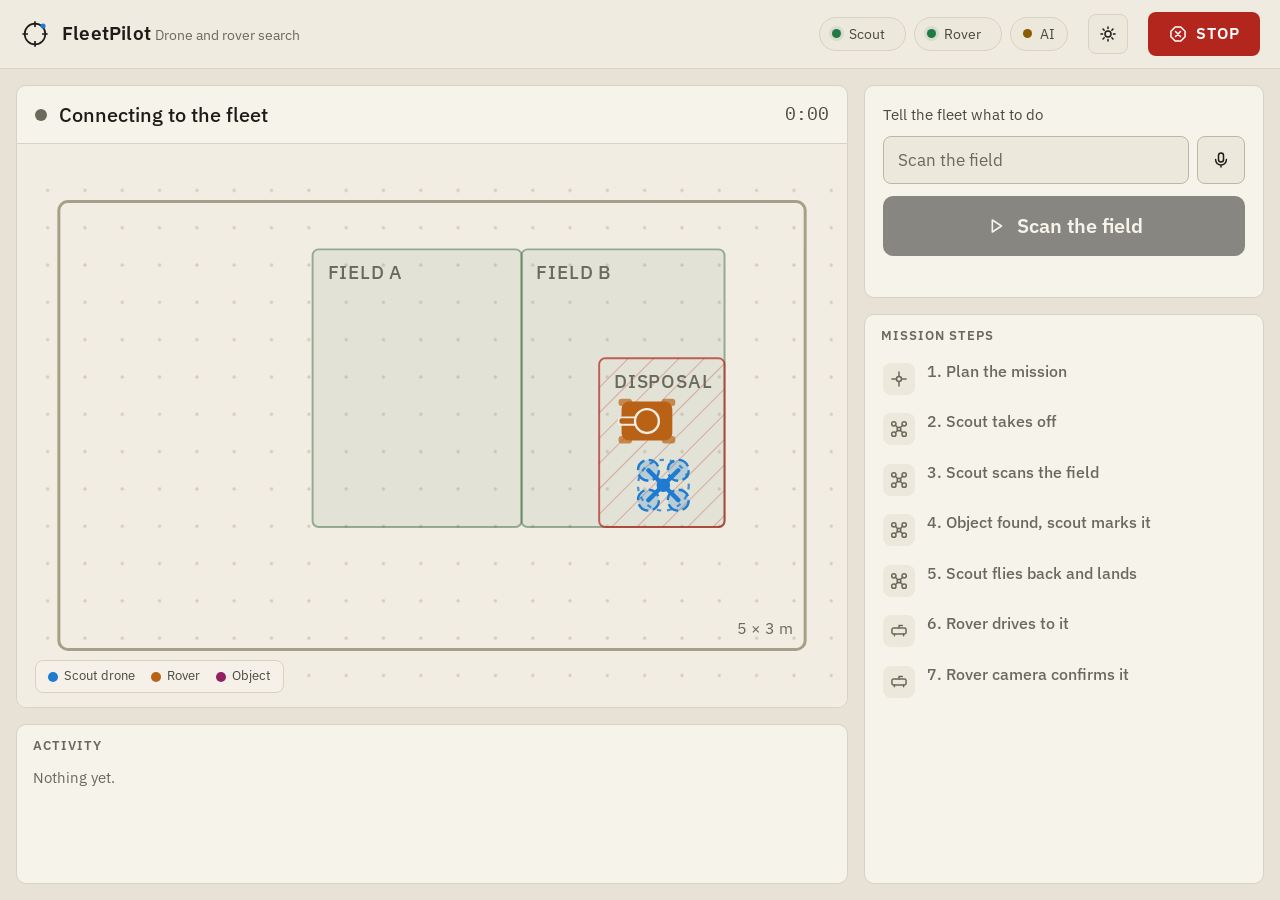
==== commit 660cc8f7: "build : new demo" ====
--- a/manager/static/mimic.html
+++ b/manager/static/mimic.html
@@ -169,7 +169,7 @@
     .go:disabled { opacity: .5; cursor: default; }
     .go .ic { width: 22px; height: 22px; }
     .hint { margin-top: 10px; font-size: 13px; color: var(--ink-3); min-height: 1em; }
-    .mission-line { padding: 14px 18px; display: flex; align-items: center; gap: 12px; }
+    .mission-line { padding: 14px 18px; display: flex; flex-wrap: wrap; align-items: center; gap: 4px 12px; }
     .mission-line .q { flex: 1; min-width: 0; font-size: 18px; font-weight: 500; overflow: hidden; text-overflow: ellipsis; white-space: nowrap; }
     .mission-line .k { font-size: 12px; letter-spacing: .08em; text-transform: uppercase; color: var(--ink-3); display: block; font-weight: 600; }
     .again { height: 40px; padding: 0 16px; border-radius: 8px; border: 1px solid var(--line-strong); background: var(--surface-2); cursor: pointer; font-weight: 500; }
@@ -177,13 +177,13 @@
 
     /* ---------------------------------------------------------------- steps */
     .steps-card { flex: 1; min-height: 0; display: flex; flex-direction: column; }
-    #steps { list-style: none; margin: 0; padding: 0 8px 8px; overflow: auto; flex: 1; scrollbar-width: thin; }
-    .step { position: relative; display: grid; grid-template-columns: 34px 1fr 26px; align-items: center; gap: 12px; padding: 10px; border-radius: 8px;
+    #steps { list-style: none; margin: 0; padding: 0 8px 4px; overflow: auto; flex: 1; scrollbar-width: thin; }
+    .step { position: relative; display: grid; grid-template-columns: 32px 1fr 26px; align-items: center; gap: 12px; padding: 7px 10px; border-radius: 8px;
       color: var(--ink-3); transition: background .3s, color .3s; overflow: hidden; }
-    .step .who { width: 34px; height: 34px; border-radius: 8px; display: grid; place-items: center; background: var(--surface-2); }
+    .step .who { width: 32px; height: 32px; border-radius: 8px; display: grid; place-items: center; background: var(--surface-2); }
     .step .who .ic { width: 20px; height: 20px; }
-    .step .t { font-size: 16px; font-weight: 500; }
-    .step .d { font-size: 13.5px; color: var(--ink-3); font-variant-numeric: tabular-nums; min-height: 1.2em; }
+    .step .t { font-size: 15.5px; font-weight: 500; line-height: 1.35; }
+    .step .d { font-size: 13px; line-height: 1.35; color: var(--ink-3); font-variant-numeric: tabular-nums; min-height: 1.2em; }
     .step .mark { width: 22px; height: 22px; display: grid; place-items: center; }
     .step .mark .ic { width: 20px; height: 20px; }
     .step.run { background: var(--surface-2); color: var(--ink); }
@@ -194,8 +194,8 @@
     .step.done .mark { color: var(--good); }
     .spinner { width: 18px; height: 18px; border-radius: 50%; border: 2px solid var(--line-strong); border-top-color: var(--good); animation: spin .8s linear infinite; }
     .step .bar { position: absolute; left: 0; bottom: 0; height: 3px; background: var(--good); width: 0; transition: width .2s linear; }
-    .summary { margin: 4px 8px 12px; padding: 12px 14px; border-radius: 8px; background: var(--good-bg); color: var(--ink); display: flex; gap: 10px; align-items: flex-start; font-size: 15px; }
-    .summary .ic { color: var(--good); margin-top: 2px; }
+    .summary { flex-basis: 100%; color: var(--ink-2); display: flex; gap: 8px; align-items: flex-start; font-size: 14px; line-height: 1.4; }
+    .summary .ic { color: var(--good); width: 18px; height: 18px; margin-top: 1px; }
 
     /* ---------------------------------------------------------------- finding */
     .finding { padding: 14px; display: flex; gap: 14px; align-items: center; animation: in .4s var(--ease); }
@@ -291,6 +291,7 @@
       <section class="card mission-line" id="mission-card" hidden>
         <div style="flex:1;min-width:0"><span class="k">Mission</span><div class="q" id="mission-text"></div></div>
         <button class="again" id="again" type="button" hidden>New mission</button>
+        <div class="summary" id="summary" hidden><svg class="ic"><use href="#i-check"/></svg><span id="summary-text"></span></div>
       </section>
       <section class="card finding" id="finding" hidden>
         <svg class="thumb" id="thumb" viewBox="0 0 160 100" aria-hidden="true"></svg>
@@ -303,7 +304,6 @@
       <section class="card steps-card">
         <div class="card-head"><h2>Mission steps</h2></div>
         <ol id="steps"></ol>
-        <div class="summary" id="summary" hidden><svg class="ic"><use href="#i-check"/></svg><span id="summary-text"></span></div>
       </section>
     </div>
   </main>
@@ -332,16 +332,17 @@
     view: { x0: -2.7, y0: -1.7, x1: 2.7, y1: 1.7 },              // what the map shows (metres, Lighthouse frame)
     field: { x0: -2.5, y0: -1.5, x1: 2.5, y1: 1.5 },             // the net
     zones: [
-      { name: "Base", rect: [-2.5, 0.3, -1.5, 1.5], kind: "base" },
       { name: "Field A", rect: [-0.8, -0.68, 0.6, 1.18], kind: "field" },
-      { name: "Field B", rect: [0.6, -0.68, 1.96, 1.18], kind: "field" }
+      { name: "Field B", rect: [0.6, -0.68, 1.96, 1.18], kind: "field" },
+      { name: "Disposal", rect: [1.12, -0.68, 1.96, 0.45], kind: "disposal" }   // bottom right: also the base, both robots start here
     ],
-    scan: { x0: -0.8, y0: -0.68, x1: 1.96, y1: 1.18, lanes: 4 },  // the area the scout sweeps
-    pad: { x: -1.84, y: 0.92 },                                  // scout launch pad
-    rover: { x: -2.15, y: 0.5, yaw: 0 },                         // rover start, yaw in degrees (0 = facing +x)
+    // Start spots and the object, read off the floor-run screenshots in new-demo/.
+    pad: { x: 1.55, y: -0.40 },                                  // scout launch pad
+    rover: { x: 1.44, y: 0.03, yaw: 180 },                       // rover start, yaw in degrees (180 = facing field A)
     object: { x: -0.2, y: 0.0, name: "Crashed drone", match: 92 },
-    altitude: 1.0, markAltitude: 0.6, standoff: 0.5, detectRadius: 0.3,
-    seconds: { plan: 3, takeoff: 3, scan: 12, mark: 3, drive: 9, confirm: 6 },
+    searchEnd: { x: -0.75, y: 0.13 },                            // search line: pad -> here; the scout stops when it sees the object
+    altitude: 0.6, returnAltitude: 0.35, standoff: 0.35, detectRadius: 0.3, swath: 0.6,
+    seconds: { plan: 3, takeoff: 3, scan: 8, mark: 3, home: 7, drive: 8, confirm: 4 },
     battery: { scout: 94, rover: 81 }
   };
 
@@ -389,21 +390,14 @@
   function ptsAttr(pts) { return pts.map(function (p) { return X(p.x).toFixed(1) + "," + Y(p.y).toFixed(1); }).join(" "); }
 
   /* ------------------------------------------------------------ the routes */
-  var SC = CFG.scan, lanePts = [], laneGap = (SC.y1 - SC.y0) / SC.lanes, inset = Math.min(0.2, (SC.x1 - SC.x0) / 4);
-  for (var l = 0; l < SC.lanes; l++) {
-    var ly = SC.y1 - laneGap * (l + .5), xa = SC.x0 + inset, xb = SC.x1 - inset;
-    if (l % 2) { var tmp = xa; xa = xb; xb = tmp; }
-    lanePts.push({ x: xa, y: ly }, { x: xb, y: ly });
-  }
-  var SCAN = path([{ x: CFG.pad.x, y: CFG.pad.y }].concat(lanePts));
-  var TRANSIT = SCAN.cum[1];                                    // pad -> first lane: flying there, not scanning yet
-  var DETECT = SCAN.len;                                        // how far along the scan the camera sees the object
-  for (var d = TRANSIT; d <= SCAN.len; d += 0.01) {
+  var SCAN = path([{ x: CFG.pad.x, y: CFG.pad.y }, CFG.searchEnd]);  // the scout's search line, straight across B then A
+  var DETECT = SCAN.len;                                        // how far along it the camera sees the object
+  for (var d = 0; d <= SCAN.len; d += 0.01) {
     if (dist(along(SCAN, d), CFG.object) < CFG.detectRadius) { DETECT = d; break; }
   }
   var OBJ = CFG.object;
   var ROVER_PATH = (function () {                                // a gentle curve from the rover's start, stopping short
-    var s = CFG.rover, yaw = s.yaw * Math.PI / 180, total = dist(s, OBJ), reach = Math.max(0, total - CFG.standoff);
+    var s = CFG.rover, yaw = s.yaw * Math.PI / 180, total = dist(s, OBJ);
     var c = { x: s.x + Math.cos(yaw) * total * .45, y: s.y + Math.sin(yaw) * total * .45 }, pts = [];
     for (var i = 0; i <= 40; i++) {
       var t = i / 40, u = 1 - t;
@@ -429,11 +423,11 @@
   var ICON = { ai: "i-hub", scout: "i-scout", rover: "i-rover" };
   var STEPS = [
     { robot: "ai", title: "Plan the mission", secs: "plan",
-      start: function () { log("ai", "Mission received: “" + S.text + "”"); },
+      start: function () { log("ai", "Mission received: \u201c" + S.text + "\u201d"); },
       update: function (p) {
         if (p > .45 && !S.flags.planned) {
-          S.flags.planned = true; el.plan.style.opacity = .55;
-          log("ai", "Plan: the scout sweeps fields A and B in " + SC.lanes + " lanes, the rover waits at base");
+          S.flags.planned = true;
+          log("ai", "Plan: the scout flies a search line across fields B and A, the rover waits until the scout is back on its pad");
         }
       },
       detail: function (p) { return p < .45 ? "Reading the map of the field" : "Scout searches, rover checks"; },
@@ -447,62 +441,66 @@
       status: "Scout is taking off" },
 
     { robot: "scout", title: "Scout scans the field", secs: "scan", hold: true,
-      start: function () { log("scout", "Flying the search pattern, camera looking down"); },
+      start: function () { log("scout", "Flying the search line, camera looking down"); },
       update: function (p) {
         S.scanD = DETECT * p;
         var q = along(SCAN, S.scanD); D.x = q.x; D.y = q.y;
-        var lane = laneAt(S.scanD);
-        if (lane > (S.flags.lane || 0)) { S.flags.lane = lane; log("scout", "Lane " + lane + " of " + SC.lanes); }
+        var z = zoneAt(D);
+        if (z && z !== S.flags.zone) { S.flags.zone = z; log("scout", "Scanning " + z); }
       },
-      detail: function () { return "Covered " + coverage() + "% of the field"; },
-      status: function () { return "Scout is scanning the field · " + coverage() + "%"; } },
+      detail: function () { return (zoneAt(D) ? "Over " + zoneAt(D) : "Flying out") + " \u00b7 " + S.scanD.toFixed(1) + " m flown"; },
+      status: function () { return "Scout is scanning " + (zoneAt(D) || "the field"); } },
 
     { robot: "scout", title: "Object found, scout marks it", secs: "mark",
       start: function () {
         S.flags.from = { x: D.x, y: D.y };
         showFinding();
         log("vision", "Spotted: " + OBJ.name.toLowerCase() + " (" + OBJ.match + "% match)");
-        log("scout", "Stopping the search and hovering over it");
+        log("scout", "Stopping the search and hovering over it to mark the spot");
+      },
+      update: function (p) { var e = ease(p); D.x = lerp(S.flags.from.x, OBJ.x, e); D.y = lerp(S.flags.from.y, OBJ.y, e); },
+      detail: function () { return OBJ.name + " at x " + OBJ.x.toFixed(2) + ", y " + OBJ.y.toFixed(2); },
+      status: function () { return "Found: " + OBJ.name.toLowerCase(); } },
+
+    { robot: "scout", title: "Scout flies back and lands", secs: "home", hold: true,
+      start: function () {
+        S.flags.from = { x: D.x, y: D.y, z: D.z };
+        log("scout", "Flying back to the pad, out of the rover's way");
       },
       update: function (p) {
-        var e = ease(p);
-        D.x = lerp(S.flags.from.x, OBJ.x, e); D.y = lerp(S.flags.from.y, OBJ.y, e);
-        D.z = lerp(CFG.altitude, CFG.markAltitude, e);
+        var e = ease(Math.min(1, p / .8));                       // fly home while descending, then land
+        D.x = lerp(S.flags.from.x, CFG.pad.x, e); D.y = lerp(S.flags.from.y, CFG.pad.y, e);
+        D.z = p < .8 ? lerp(S.flags.from.z, CFG.returnAltitude, e) : CFG.returnAltitude * (1 - ease((p - .8) / .2));
       },
-      detail: function () { return OBJ.name + " at x " + OBJ.x.toFixed(2) + ", y " + OBJ.y.toFixed(2); },
-      status: function () { return "Found: " + OBJ.name.toLowerCase(); } },
+      done: function () { D.z = 0; log("scout", "Landed on the pad"); },
+      detail: function () { var r = dist(D, CFG.pad); return r > .05 ? r.toFixed(1) + " m to the pad \u00b7 altitude " + D.z.toFixed(2) + " m" : "Landing"; },
+      status: "Scout is flying back to its pad" },
 
     { robot: "rover", title: "Rover drives to it", secs: "drive", hold: true,
       start: function () {
         el.route.style.opacity = 1;
-        log("ai", "Sending the rover, it stops " + CFG.standoff.toFixed(1) + " m short so the camera can see");
+        log("ai", "Scout is down. Sending the rover, it stops just short so its camera can see");
       },
       update: function (p) { var q = along(ROVER_PATH, ROVER_PATH.len * ease(p)); R.x = q.x; R.y = q.y; R.yaw = q.yaw; },
       done: function () { log("rover", "Arrived next to the object"); },
       detail: function () { return toGo().toFixed(1) + " m to go"; },
-      status: function () { return "Rover is driving to the object · " + toGo().toFixed(1) + " m"; } },
-
-    { robot: "rover", title: "Rover camera confirms it", secs: "confirm", hold: true,
-      start: function () {
-        S.flags.from = { x: D.x, y: D.y, z: D.z };
-        log("rover", "Looking at the object with the camera");
-        log("scout", "Out of the rover's way, flying back to the pad");
+      status: function () { return "Rover is driving to the object \u00b7 " + toGo().toFixed(1) + " m"; } },
+
+    { robot: "rover", title: "Rover camera confirms it", secs: "confirm",
+      start: function () { log("rover", "Looking at the object with the camera"); },
+      update: function (p) {
+        if (p > .5 && !S.flags.confirmed) { S.flags.confirmed = true; confirmFinding(); log("vision", "Confirmed by the rover camera: " + OBJ.name.toLowerCase()); }
       },
-      update: function (p) {
-        var f = Math.min(1, p / .7), e = ease(f);                // fly home, then land
-        D.x = lerp(S.flags.from.x, CFG.pad.x, e); D.y = lerp(S.flags.from.y, CFG.pad.y, e);
-        D.z = p < .7 ? lerp(S.flags.from.z, CFG.altitude * .6, e) : CFG.altitude * .6 * (1 - ease((p - .7) / .3));
-        if (p > .45 && !S.flags.confirmed) { S.flags.confirmed = true; confirmFinding(); log("vision", "Confirmed by the rover camera: " + OBJ.name.toLowerCase()); }
-      },
-      done: function () { D.z = 0; log("scout", "Landed on the pad"); },
-      detail: function () { return S.flags.confirmed ? "Confirmed, scout landing" : "Checking the camera image"; },
+      detail: function () { return S.flags.confirmed ? "Confirmed" : "Checking the camera image"; },
       status: "Rover is checking the object" }
   ];
-  function laneAt(d) {                                          // segment 1 = pad to first lane, then lane 1, turn, lane 2, turn, ...
-    for (var i = 1; i < SCAN.pts.length; i++) if (d < SCAN.cum[i]) return i % 2 ? 0 : i / 2;
-    return SC.lanes;
-  }
-  function coverage() { return Math.round(Math.max(0, S.scanD - TRANSIT) / (SCAN.len - TRANSIT) * 100); }
+  function zoneAt(p) {                                          // "field A" / "field B" under a point, or ""
+    for (var i = 0; i < CFG.zones.length; i++) {
+      var z = CFG.zones[i], r = z.rect;
+      if (z.kind === "field" && p.x >= r[0] && p.x <= r[2] && p.y >= r[1] && p.y <= r[3]) return z.name.replace("Field", "field");
+    }
+    return "";
+  }
   function toGo() { return Math.max(0, dist(R, OBJ) - CFG.standoff); }
 
   /* ------------------------------------------------------------ map */
@@ -514,6 +512,8 @@
     var pat = sv("pattern", { id: "dots", width: 25, height: 25, patternUnits: "userSpaceOnUse" }, defs);
     sv("circle", { cx: 12.5, cy: 12.5, r: 1.1, fill: "var(--map-dot)" }, pat);
     sv("rect", { x: 0, y: 0, width: "100%", height: "100%", fill: "url(#dots)" }, m);
+    var hatch = sv("pattern", { id: "hatch", width: 12, height: 12, patternUnits: "userSpaceOnUse", patternTransform: "rotate(45)" }, defs);
+    sv("line", { x1: 0, y1: 0, x2: 0, y2: 12, stroke: "var(--crit)", "stroke-width": 1.4, opacity: .3 }, hatch);
 
     var F = CFG.field;
     sv("rect", { x: X(F.x0), y: Y(F.y1), width: (F.x1 - F.x0) * K, height: (F.y1 - F.y0) * K, rx: 6,
@@ -522,24 +522,22 @@
     ft.textContent = (F.x1 - F.x0) + " × " + (F.y1 - F.y0) + " m";
 
     CFG.zones.forEach(function (z) {
-      var r = z.rect, base = z.kind === "base";
+      var r = z.rect, look = {
+        field: { fill: "var(--zone-field)", stroke: "var(--zone-field-line)", dash: "none" },
+        disposal: { fill: "url(#hatch)", stroke: "color-mix(in srgb, var(--crit) 70%, transparent)", dash: "none" }
+      }[z.kind];
       sv("rect", { x: X(r[0]), y: Y(r[3]), width: (r[2] - r[0]) * K, height: (r[3] - r[1]) * K, rx: 4,
-                   fill: base ? "var(--zone-base)" : "var(--zone-field)", stroke: base ? "var(--zone-base-line)" : "var(--zone-field-line)",
-                   "stroke-dasharray": base ? "5 5" : "none", "stroke-width": 1.3 }, m);
+                   fill: look.fill, stroke: look.stroke, "stroke-dasharray": look.dash, "stroke-width": 1.3 }, m);
       var t = sv("text", { x: X(r[0]) + 10, y: Y(r[3]) + 20, class: "zone-label" }, m);
       t.textContent = z.name;
     });
 
-    el.plan = sv("polyline", { points: ptsAttr(SCAN.pts), fill: "none", stroke: "var(--scout)", "stroke-width": 1.5,
-                               "stroke-dasharray": "4 6", style: "opacity:0;transition:opacity .8s" }, m);
-    el.swath = sv("polyline", { points: "", fill: "none", stroke: "var(--scout)", "stroke-width": laneGap * K, "stroke-linecap": "square",
-                                "stroke-linejoin": "miter", opacity: .14 }, m);
+    el.swath = sv("polyline", { points: "", fill: "none", stroke: "var(--scout)", "stroke-width": CFG.swath * K, "stroke-linecap": "round", opacity: .14 }, m);
     el.route = sv("polyline", { points: ptsAttr(ROVER_PATH.pts), fill: "none", stroke: "var(--rover)", "stroke-width": 2,
                                 "stroke-dasharray": "6 6", style: "opacity:0;transition:opacity .6s" }, m);
 
     var pad = sv("g", { transform: "translate(" + X(CFG.pad.x) + "," + Y(CFG.pad.y) + ")" }, m);
     sv("circle", { r: 17, fill: "none", stroke: "var(--scout)", "stroke-width": 1.5, "stroke-dasharray": "3 4", opacity: .8 }, pad);
-    var pt = sv("text", { y: -24, "text-anchor": "middle", class: "small" }, pad); pt.textContent = "launch pad";
 
     el.obj = sv("g", { transform: "translate(" + X(OBJ.x) + "," + Y(OBJ.y) + ")", style: "opacity:0;transition:opacity .4s" }, m);
     sv("circle", { r: 16, fill: "none", stroke: "var(--target)", "stroke-width": 2, class: "obj-ring" }, el.obj);
@@ -554,7 +552,7 @@
     sv("rect", { x: -19, y: 10, width: 9, height: 5, rx: 2, fill: "var(--rover)", opacity: .7 }, rb);
     sv("rect", { x: 10, y: -15, width: 9, height: 5, rx: 2, fill: "var(--rover)", opacity: .7 }, rb);
     sv("rect", { x: 10, y: 10, width: 9, height: 5, rx: 2, fill: "var(--rover)", opacity: .7 }, rb);
-    sv("rect", { x: 2, y: -2.5, width: 22, height: 5, rx: 2, fill: "var(--rover)", stroke: "var(--map-bg)", "stroke-width": 1.2 }, rb);
+    sv("rect", { x: 2, y: -2.5, width: 17, height: 5, rx: 2, fill: "var(--rover)", stroke: "var(--map-bg)", "stroke-width": 1.2 }, rb);
     sv("circle", { r: 8, fill: "var(--rover)", stroke: "var(--map-bg)", "stroke-width": 1.6 }, rb);
 
     el.shadow = sv("ellipse", { rx: 14, ry: 14, fill: "var(--ink)", opacity: .12 }, m);
@@ -657,7 +655,7 @@
   function complete() {
     S.phase = "done";
     log("ai", "Mission complete");
-    $("summary-text").textContent = "Done in " + fmtTime(S.clock) + ". Scanned " + coverage() + "% of the field, found 1 object, confirmed it with the rover camera.";
+    $("summary-text").textContent = "Done in " + fmtTime(S.clock) + " \u00b7 1 object found and confirmed";
     $("summary").hidden = false;
     $("again").hidden = false;
   }
@@ -676,7 +674,7 @@
     ["finding", "summary", "banner", "mission-card", "again"].forEach(function (id) { $(id).hidden = true; });
     $("cmd-card").hidden = false; $("cmd").value = ""; $("hint").textContent = "";
     $("f-chip").querySelector("use").setAttribute("href", "#i-eye");
-    el.plan.style.opacity = 0; el.route.style.opacity = 0; el.obj.style.opacity = 0;
+    el.route.style.opacity = 0; el.obj.style.opacity = 0;
     STEPS.forEach(function (st) { st.li.className = "step"; setMark(st.li, ""); st.li.querySelector(".d").textContent = ""; st.li.querySelector(".bar").style.width = "0"; });
     $("go").disabled = false;
   }
@@ -691,7 +689,7 @@
       st.update && st.update(S.t / d0);
       if (S.t >= d0 && !(S.manual && st.hold)) finishStep();
       if (D.z > .05) S.bat.scout = Math.max(5, S.bat.scout - dt * .12);
-      if (S.i === 4) S.bat.rover = Math.max(5, S.bat.rover - dt * .05);
+      if (STEPS[S.i].secs === "drive") S.bat.rover = Math.max(5, S.bat.rover - dt * .05);
     }
     if (S.phase === "stopped" && S.flags.landT < 1) {
       S.flags.landT = Math.min(1, S.flags.landT + dt);
@@ -709,7 +707,7 @@
     el.shadow.setAttribute("rx", (14 + D.z * 6).toFixed(1)); el.shadow.setAttribute("ry", (10 + D.z * 3).toFixed(1));
     el.shadow.setAttribute("opacity", (D.z > .02 ? .16 - D.z * .06 : 0).toFixed(3));
     el.rover.setAttribute("transform", "translate(" + X(R.x).toFixed(1) + "," + Y(R.y).toFixed(1) + ") rotate(" + (-R.yaw).toFixed(1) + ")");
-    el.swath.setAttribute("points", ptsAttr(slice(SCAN, TRANSIT, Math.max(TRANSIT, S.scanD))));
+    el.swath.setAttribute("points", ptsAttr(slice(SCAN, 0, S.scanD)));
 
     var bar = $("status-bar"), text;
     if (S.phase === "boot") text = "Connecting to the fleet";
@@ -725,9 +723,9 @@
     STEPS.forEach(function (st, i) {
       var state = S.phase === "boot" || S.phase === "ready" || i > S.i ? "" : i < S.i || S.phase === "done" ? "done" : S.phase === "stopped" ? "" : "run";
       var cls = "step" + (state ? " " + state : "");
-      if (st.li.className !== cls) st.li.className = cls;
+      if (st.li.className !== cls) { st.li.className = cls; if (state === "run") st.li.scrollIntoView({ block: "nearest" }); }
       setMark(st.li, state);
-      var d = st.li.querySelector(".d"), txt = state === "run" ? st.detail(S.t / dur(st)) : state === "done" && st.secs === "scan" ? "Covered " + coverage() + "%, found it" : "";
+      var d = st.li.querySelector(".d"), txt = state === "run" ? st.detail(S.t / dur(st)) : state === "done" && st.secs === "scan" ? "Found it after " + S.scanD.toFixed(1) + " m" : "";
       if (state === "done" && !txt) txt = "Done";
       if (d.textContent !== txt) d.textContent = txt;
       st.li.querySelector(".bar").style.width = state === "run" ? (S.t / dur(st) * 100).toFixed(1) + "%" : "0";
